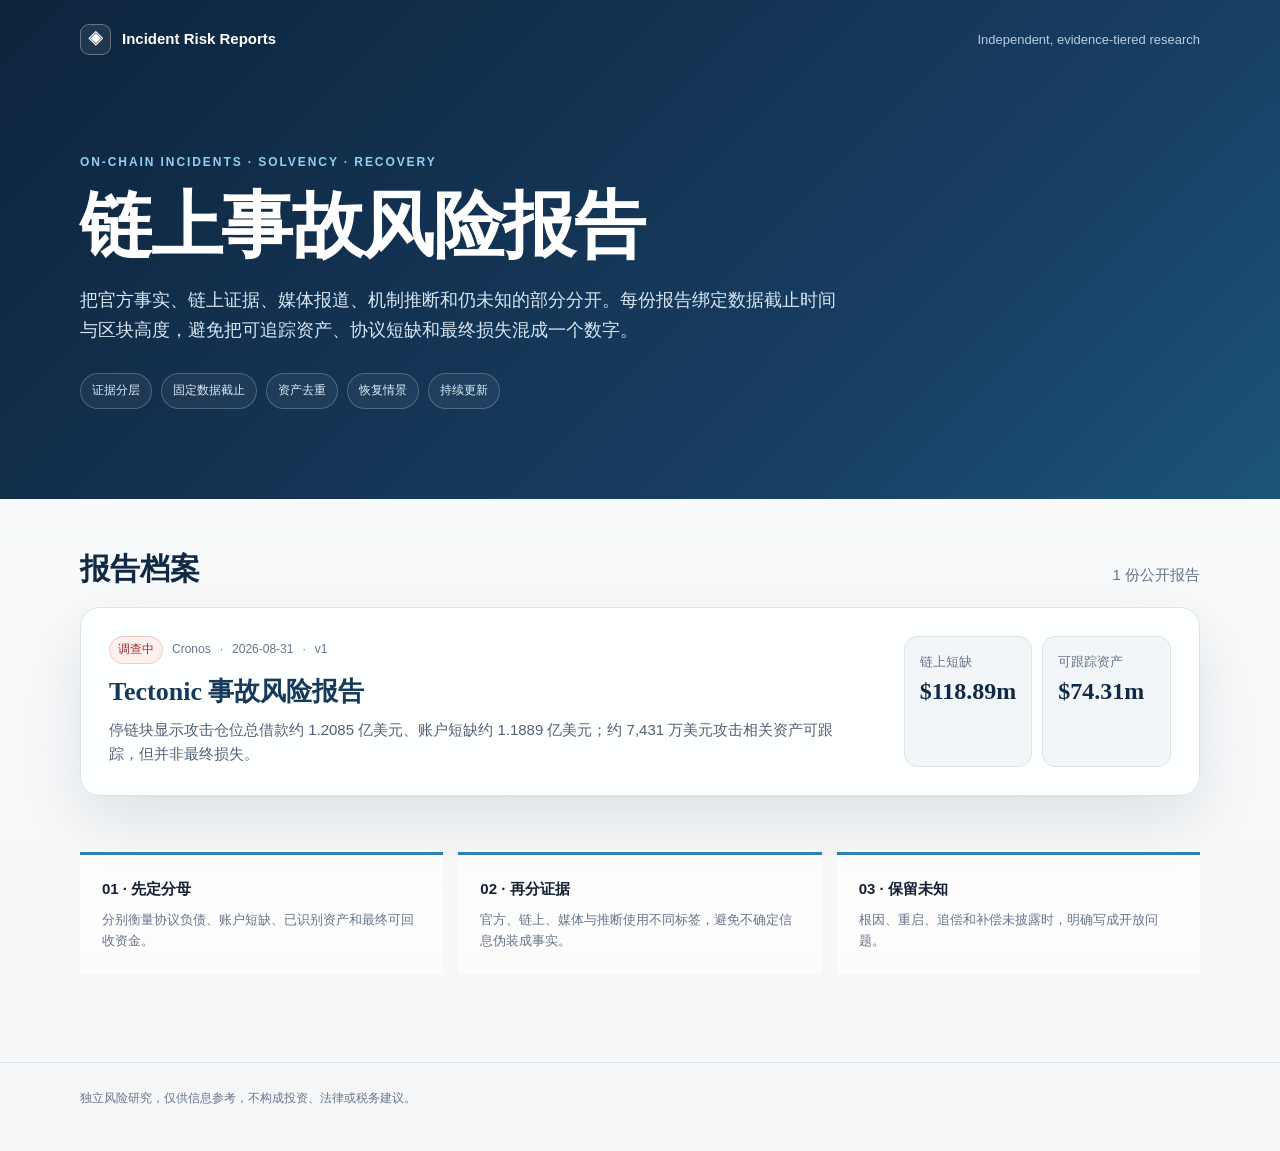
==== index.html @ 5de9da60 "Launch incident risk report archive" ====
<!doctype html>
<html lang="zh-CN">
<head>
  <meta charset="utf-8">
  <meta name="viewport" content="width=device-width, initial-scale=1">
  <meta name="color-scheme" content="light">
  <title>链上事故风险报告</title>
  <meta name="description" content="面向 DeFi、稳定币与链上协议事故的证据分层风险报告。">
  <meta property="og:type" content="website">
  <meta property="og:title" content="链上事故风险报告">
  <meta property="og:description" content="官方事实、链上证据、机制推断和未知项分开呈现。">
  <meta property="og:url" content="https://sharpcx.github.io/incident-risk-reports/">
  <meta property="og:image" content="https://sharpcx.github.io/incident-risk-reports/assets/site-cover.png">
  <meta name="twitter:card" content="summary_large_image">
  <link rel="canonical" href="https://sharpcx.github.io/incident-risk-reports/">
  <link rel="stylesheet" href="assets/site.css">
</head>
<body>
  <header class="hero">
    <nav class="wrap site-nav">
      <a class="brand" href="./"><span class="mark">◈</span><span>Incident Risk Reports</span></a>
      <span class="nav-note">Independent, evidence-tiered research</span>
    </nav>
    <div class="wrap hero-inner">
      <div class="eyebrow">On-chain incidents · solvency · recovery</div>
      <h1>链上事故风险报告</h1>
      <p class="hero-copy">把官方事实、链上证据、媒体报道、机制推断和仍未知的部分分开。每份报告绑定数据截止时间与区块高度，避免把可追踪资产、协议短缺和最终损失混成一个数字。</p>
      <div class="principles"><span>证据分层</span><span>固定数据截止</span><span>资产去重</span><span>恢复情景</span><span>持续更新</span></div>
    </div>
  </header>

  <main class="wrap">
    <div class="section-head">
      <h2>报告档案</h2>
      <p id="report-count">正在载入报告…</p>
    </div>
    <div class="report-list" id="report-list" aria-live="polite"></div>
    <noscript><p class="empty">请启用 JavaScript 查看报告索引，或直接打开 <a href="reports/tectonic-2026-08-30/">Tectonic 事故风险报告</a>。</p></noscript>

    <section class="method" aria-label="研究方法">
      <article><h3>01 · 先定分母</h3><p>分别衡量协议负债、账户短缺、已识别资产和最终可回收资金。</p></article>
      <article><h3>02 · 再分证据</h3><p>官方、链上、媒体与推断使用不同标签，避免不确定信息伪装成事实。</p></article>
      <article><h3>03 · 保留未知</h3><p>根因、重启、追偿和补偿未披露时，明确写成开放问题。</p></article>
    </section>
  </main>

  <footer><div class="wrap">独立风险研究，仅供信息参考，不构成投资、法律或税务建议。</div></footer>

  <script>
    const list = document.querySelector('#report-list');
    const count = document.querySelector('#report-count');

    fetch('reports.json')
      .then(response => {
        if (!response.ok) throw new Error('报告清单读取失败');
        return response.json();
      })
      .then(reports => {
        reports.sort((a, b) => b.date.localeCompare(a.date));
        count.textContent = `${reports.length} 份公开报告`;
        list.innerHTML = reports.map(report => `
          <a class="report-card" href="${report.url}">
            <div>
              <div class="report-meta">
                <span class="pill ${report.severity}">${report.status}</span>
                <span>${report.chain}</span><span>·</span><span>${report.date}</span><span>·</span><span>${report.version}</span>
              </div>
              <h3>${report.title}</h3>
              <p class="summary">${report.summary}</p>
            </div>
            <div class="metrics">
              ${report.metrics.map(metric => `<div class="metric"><small>${metric.label}</small><b>${metric.value}</b></div>`).join('')}
            </div>
          </a>`).join('');
      })
      .catch(error => {
        count.textContent = '报告索引暂不可用';
        list.innerHTML = `<p class="empty">${error.message}。<a href="reports/tectonic-2026-08-30/">直接打开最新报告</a></p>`;
      });
  </script>
</body>
</html>
---- assets/site.css ----
:root {
  --ink: #152235;
  --muted: #66758a;
  --line: #dce3ea;
  --paper: #ffffff;
  --wash: #f3f6f8;
  --navy: #102a46;
  --blue: #1671a8;
  --red: #b93d3d;
  --amber: #9a6105;
  --shadow: 0 22px 65px rgba(14, 34, 55, 0.1);
}

* { box-sizing: border-box; }
html { scroll-behavior: smooth; }
body {
  margin: 0;
  overflow-x: hidden;
  color: var(--ink);
  background:
    radial-gradient(circle at 90% 0, rgba(50, 137, 187, 0.12), transparent 26rem),
    linear-gradient(180deg, #eef3f6 0, #f8fafb 34rem, #f4f6f8 100%);
  font: 15px/1.65 -apple-system, BlinkMacSystemFont, "Segoe UI", "PingFang SC", "Noto Sans CJK SC", sans-serif;
}

a { color: inherit; }
.wrap { width: min(1120px, calc(100% - 40px)); margin: auto; }
.site-nav { display: flex; align-items: center; justify-content: space-between; padding: 24px 0; }
.brand { display: flex; align-items: center; gap: 11px; text-decoration: none; font-weight: 760; }
.mark { width: 31px; height: 31px; border: 1px solid rgba(255,255,255,.3); border-radius: 9px; display: grid; place-items: center; background: rgba(255,255,255,.08); }
.nav-note { color: #b8cce0; font-size: 13px; }

.hero { color: #fff; background: linear-gradient(135deg, #0d243c 0%, #183e63 70%, #1c5479 100%); }
.hero-inner { padding: 74px 0 90px; }
.eyebrow { color: #8fd0f3; font-size: 12px; font-weight: 780; letter-spacing: .16em; text-transform: uppercase; }
h1 { margin: 15px 0 22px; max-width: 880px; font: 700 clamp(40px, 6vw, 72px)/1.06 Georgia, "Songti SC", serif; letter-spacing: -.02em; }
.hero-copy { max-width: 770px; color: #d7e6f2; font-size: 18px; }
.principles { display: flex; gap: 9px; flex-wrap: wrap; margin-top: 28px; }
.principles span { padding: 7px 11px; border: 1px solid rgba(255,255,255,.22); border-radius: 999px; color: #dcebf6; font-size: 12px; background: rgba(255,255,255,.05); }

main { padding: 52px 0 88px; }
.section-head { display: flex; align-items: end; justify-content: space-between; gap: 24px; margin-bottom: 20px; }
.section-head h2 { margin: 0; color: var(--navy); font: 700 30px/1.2 Georgia, "Songti SC", serif; }
.section-head p { margin: 0; color: var(--muted); }
.report-list { display: grid; gap: 18px; }
.report-card { display: grid; grid-template-columns: minmax(0, 1fr) auto; gap: 26px; overflow: hidden; padding: 28px; border: 1px solid var(--line); border-radius: 20px; background: rgba(255,255,255,.94); box-shadow: var(--shadow); text-decoration: none; transition: transform .18s ease, border-color .18s ease; }
.report-card:hover { transform: translateY(-3px); border-color: #a8c5d8; }
.report-meta { display: flex; gap: 9px; align-items: center; flex-wrap: wrap; color: var(--muted); font-size: 12px; }
.pill { padding: 3px 8px; border-radius: 999px; background: #eef3f7; border: 1px solid var(--line); }
.pill.critical { color: #9f3030; background: #fff0f0; border-color: #efcccc; }
.report-card h3 { margin: 12px 0 9px; color: #163a5a; font: 700 26px/1.25 Georgia, "Songti SC", serif; }
.summary { max-width: 750px; margin: 0; color: #506176; }
.metrics { display: grid; grid-template-columns: repeat(2, minmax(112px, 1fr)); gap: 10px; align-self: stretch; }
.metric { min-width: 125px; padding: 15px; border: 1px solid var(--line); border-radius: 13px; background: var(--wash); }
.metric small { display: block; color: var(--muted); margin-bottom: 6px; }
.metric b { color: var(--navy); font: 700 24px/1 Georgia, serif; }
.empty { padding: 32px; color: var(--muted); border: 1px dashed #bac6d1; border-radius: 16px; text-align: center; }
.method { display: grid; grid-template-columns: repeat(3, 1fr); gap: 15px; margin-top: 56px; }
.method article { padding: 22px; border-top: 3px solid #2e82b2; background: rgba(255,255,255,.7); }
.method h3 { margin: 0 0 7px; font-size: 15px; }
.method p { margin: 0; color: var(--muted); font-size: 13px; }
footer { padding: 26px 0 42px; border-top: 1px solid var(--line); color: var(--muted); font-size: 12px; }

@media (max-width: 760px) {
  .nav-note { display: none; }
  .hero-inner { padding: 48px 0 62px; }
  .report-card { grid-template-columns: 1fr; padding: 22px; }
  .metrics { order: -1; }
  .method { grid-template-columns: 1fr; }
  .section-head { display: block; }
  .section-head p { margin-top: 6px; }
}

@media (max-width: 480px) {
  .wrap { width: min(100% - 28px, 1120px); }
  h1 { font-size: 39px; }
  .hero-copy { font-size: 16px; }
  .report-card { padding: 18px; }
  .metrics { grid-template-columns: 1fr; }
}
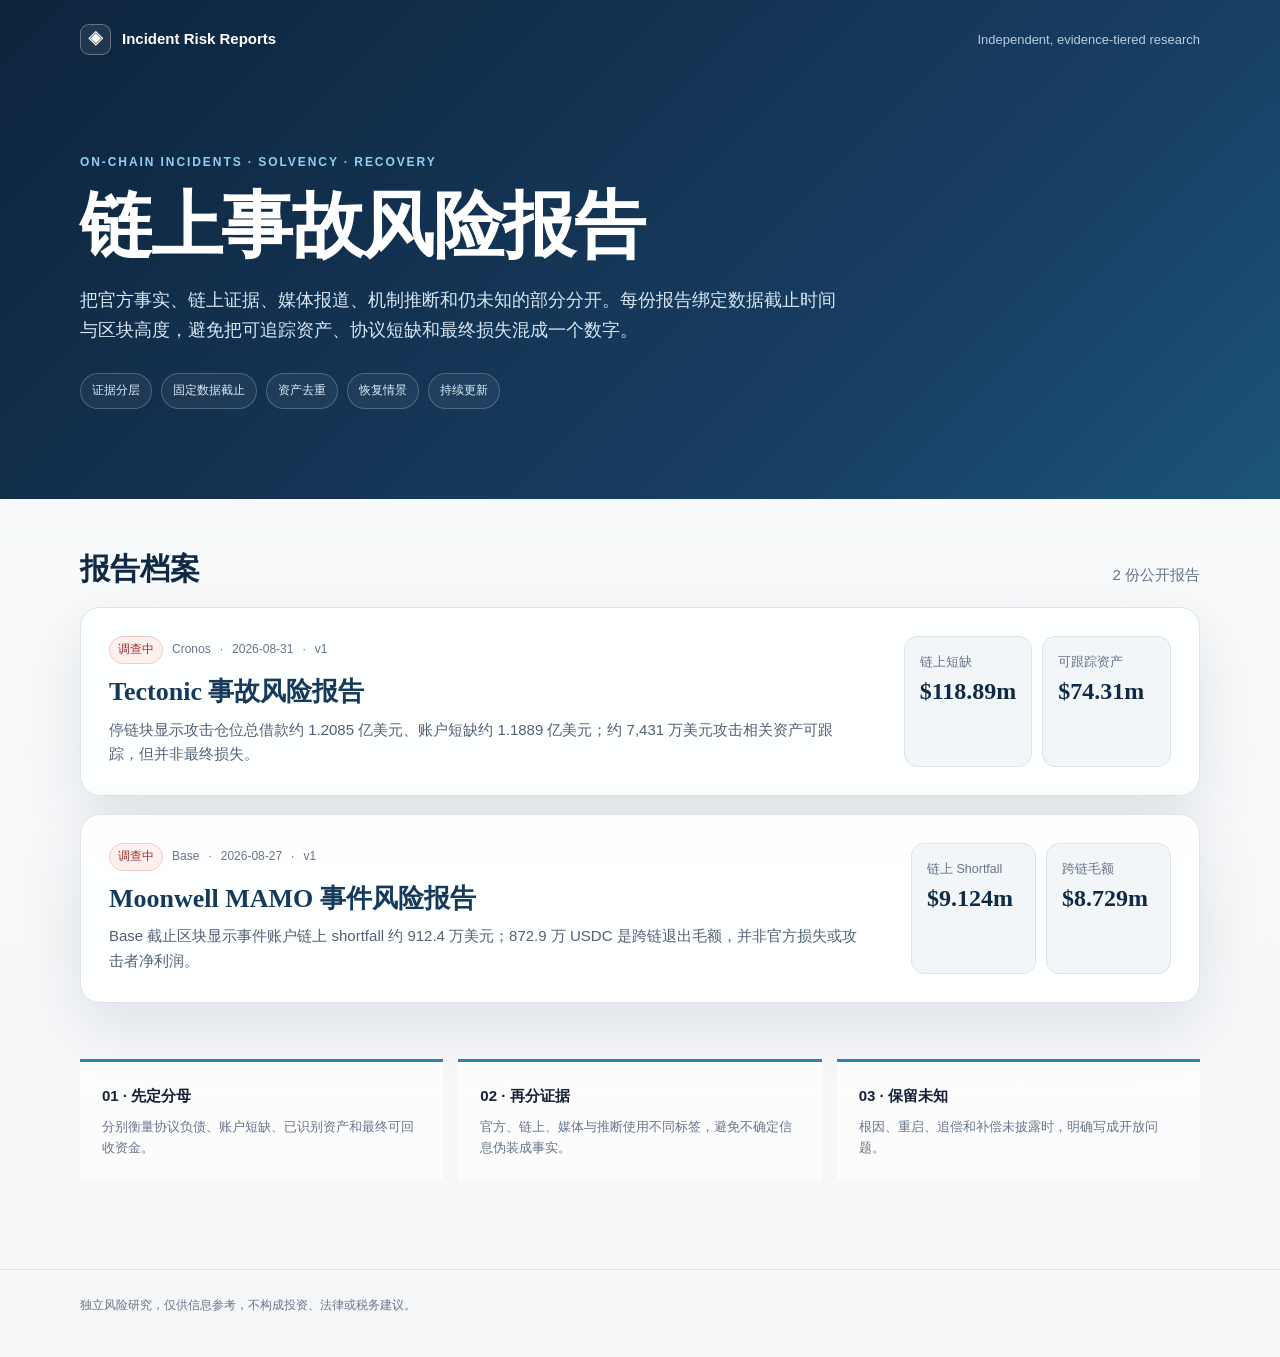
==== commit 6a77eb76: "Prevent stale report index caching" ====
--- a/index.html
+++ b/index.html
@@ -13,6 +13,7 @@
   <meta property="og:image" content="https://sharpcx.github.io/incident-risk-reports/assets/site-cover.png">
   <meta name="twitter:card" content="summary_large_image">
   <link rel="canonical" href="https://sharpcx.github.io/incident-risk-reports/">
+  <link rel="icon" href="assets/site-icon.svg" type="image/svg+xml">
   <link rel="stylesheet" href="assets/site.css">
 </head>
 <body>
@@ -50,7 +51,9 @@
     const list = document.querySelector('#report-list');
     const count = document.querySelector('#report-count');
 
-    fetch('reports.json')
+    // GitHub Pages caches static JSON for up to ten minutes. A unique query
+    // keeps newly published reports visible without requiring a hard refresh.
+    fetch(`reports.json?v=${Date.now()}`, { cache: 'no-store' })
       .then(response => {
         if (!response.ok) throw new Error('报告清单读取失败');
         return response.json();
@@ -80,4 +83,3 @@
   </script>
 </body>
 </html>
-
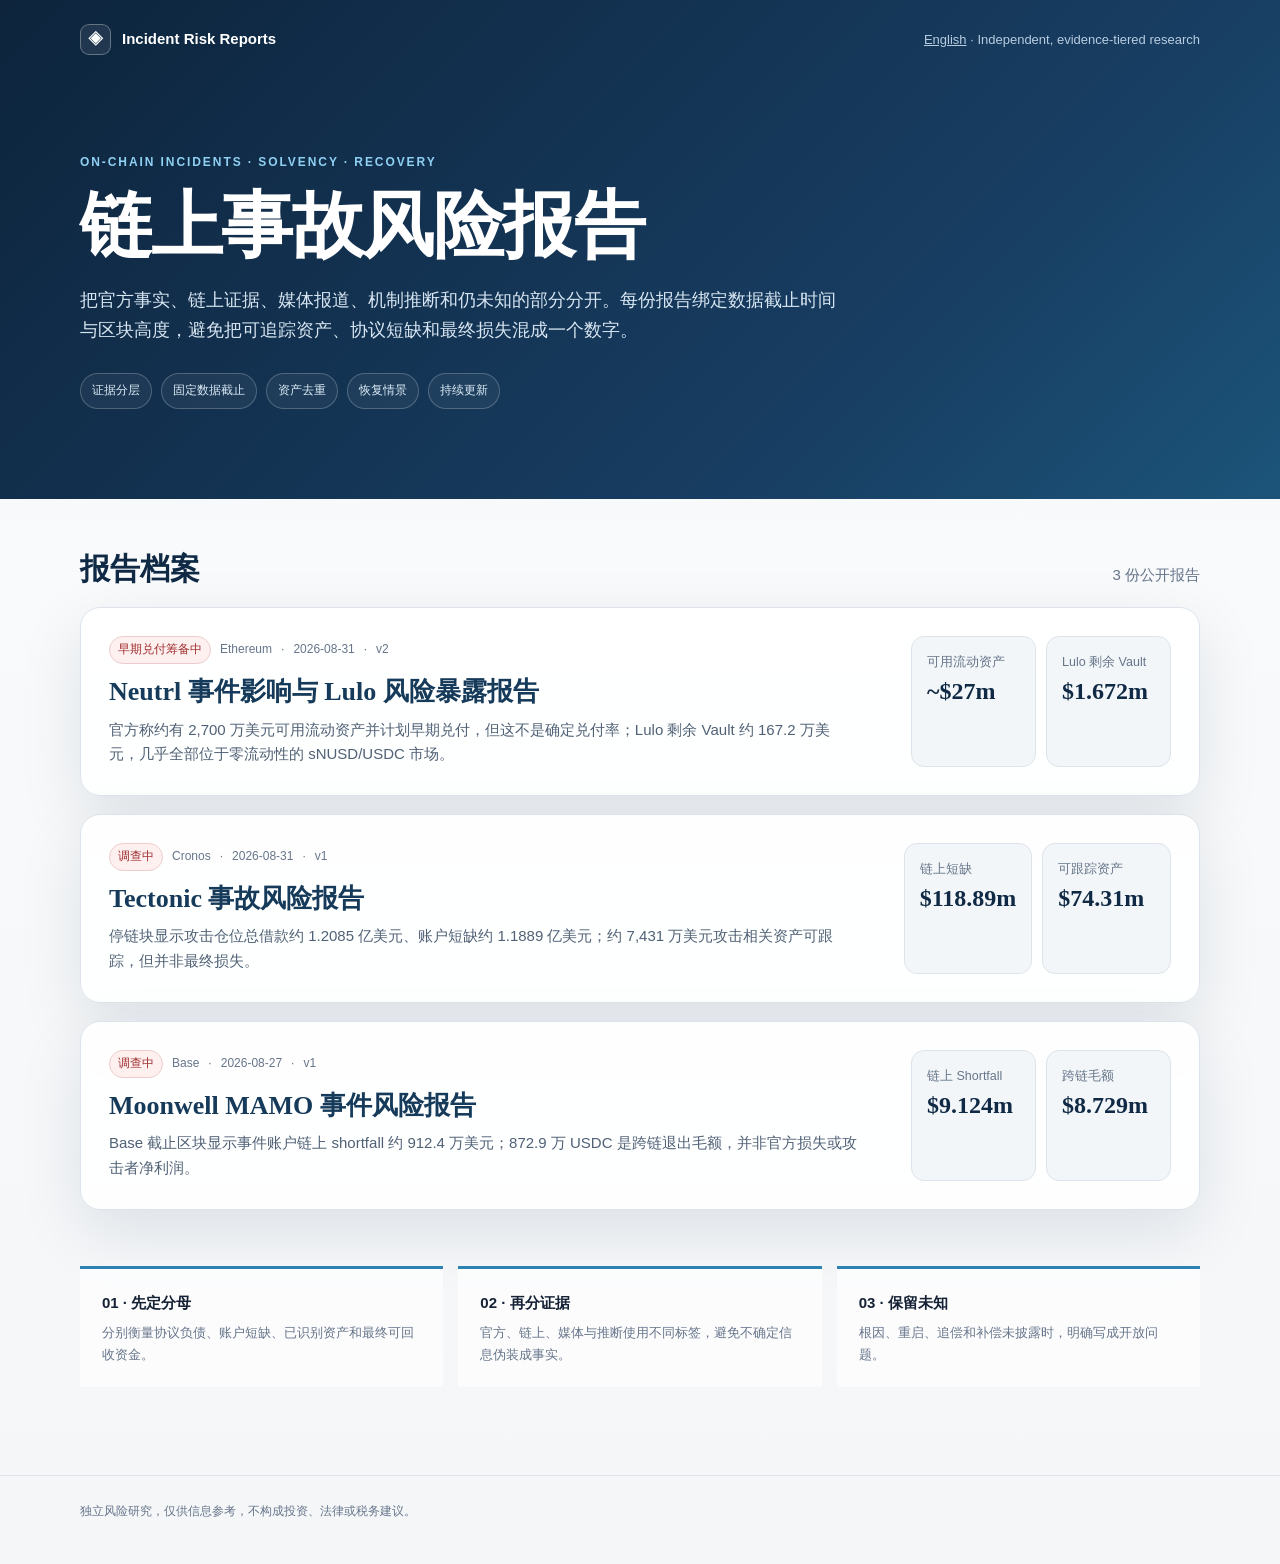
==== commit 27485bcf: "Add English report and bilingual navigation" ====
--- a/index.html
+++ b/index.html
@@ -13,6 +13,9 @@
   <meta property="og:image" content="https://sharpcx.github.io/incident-risk-reports/assets/site-cover.png">
   <meta name="twitter:card" content="summary_large_image">
   <link rel="canonical" href="https://sharpcx.github.io/incident-risk-reports/">
+  <link rel="alternate" hreflang="zh-CN" href="https://sharpcx.github.io/incident-risk-reports/">
+  <link rel="alternate" hreflang="en" href="https://sharpcx.github.io/incident-risk-reports/en/">
+  <link rel="alternate" hreflang="x-default" href="https://sharpcx.github.io/incident-risk-reports/">
   <link rel="icon" href="assets/site-icon.svg" type="image/svg+xml">
   <link rel="stylesheet" href="assets/site.css">
 </head>
@@ -20,7 +23,7 @@
   <header class="hero">
     <nav class="wrap site-nav">
       <a class="brand" href="./"><span class="mark">◈</span><span>Incident Risk Reports</span></a>
-      <span class="nav-note">Independent, evidence-tiered research</span>
+      <span class="nav-note"><a href="en/" style="color:inherit">English</a> · Independent, evidence-tiered research</span>
     </nav>
     <div class="wrap hero-inner">
       <div class="eyebrow">On-chain incidents · solvency · recovery</div>
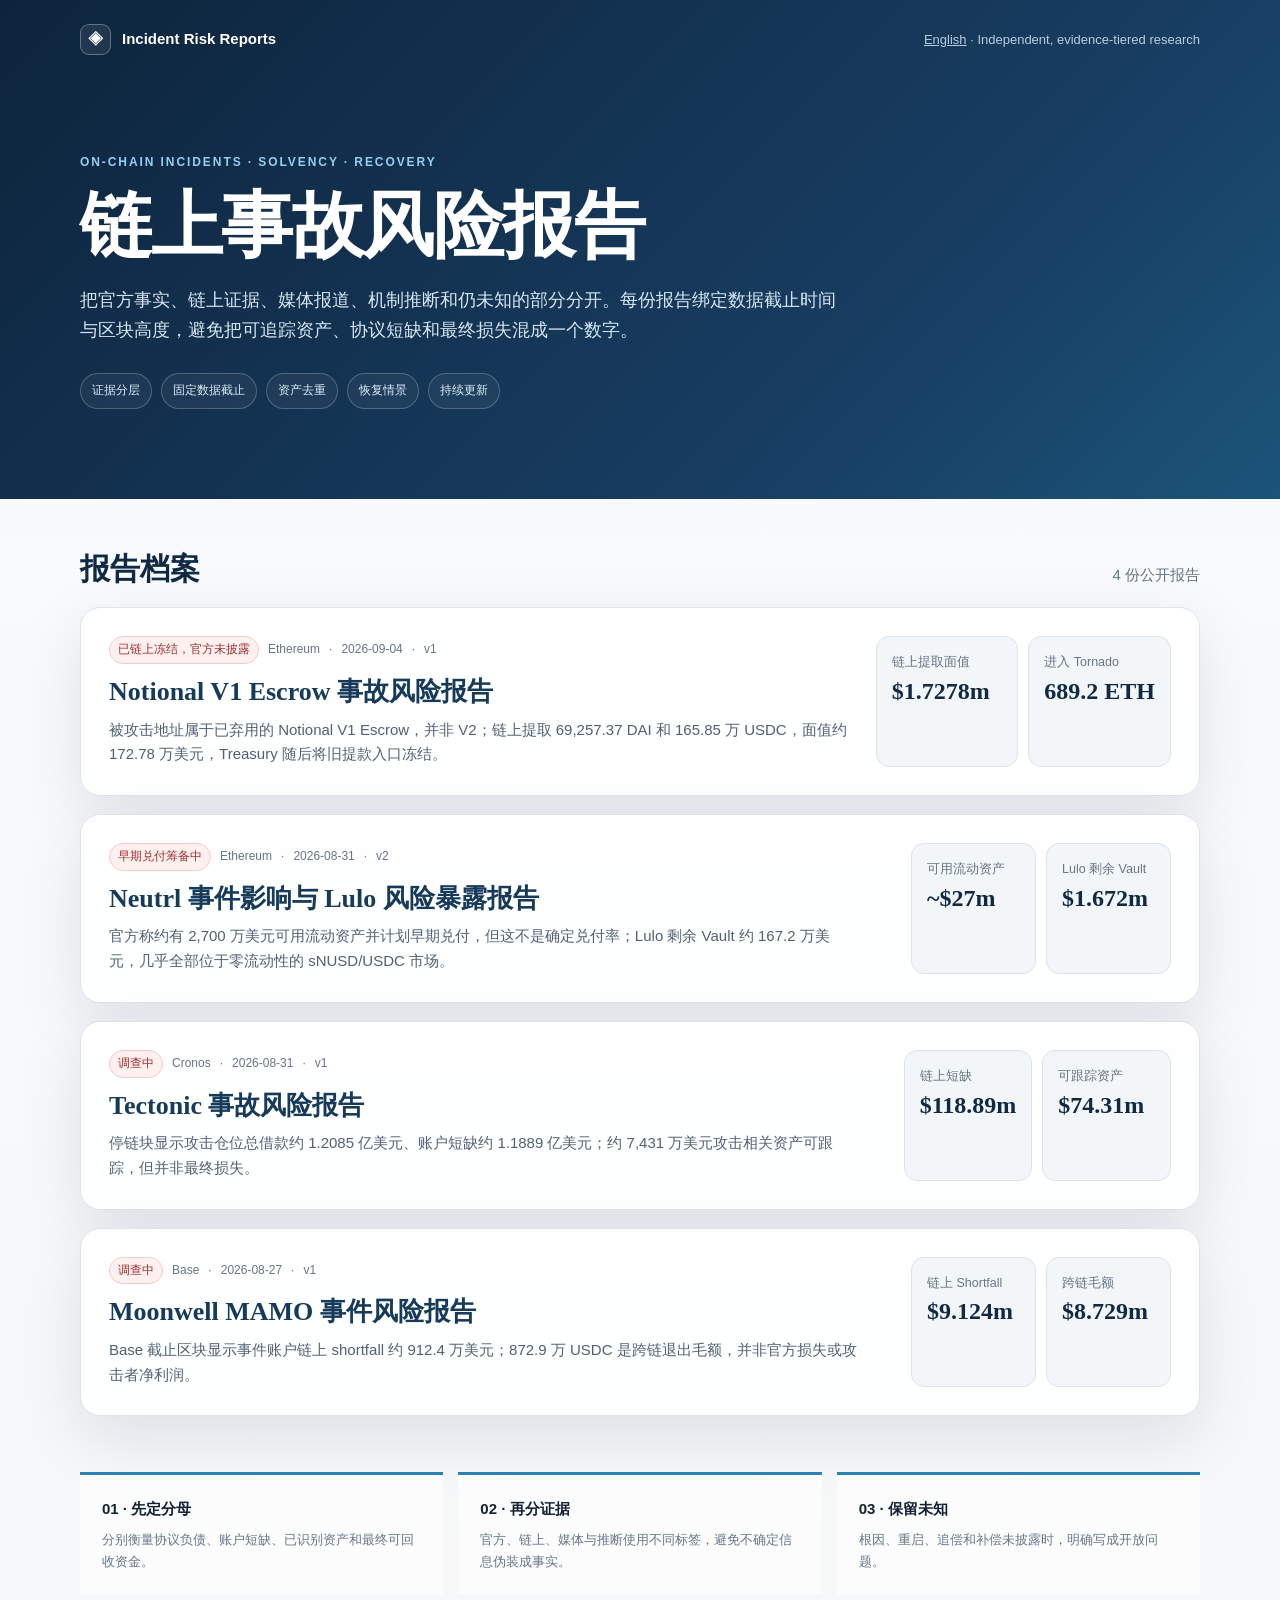
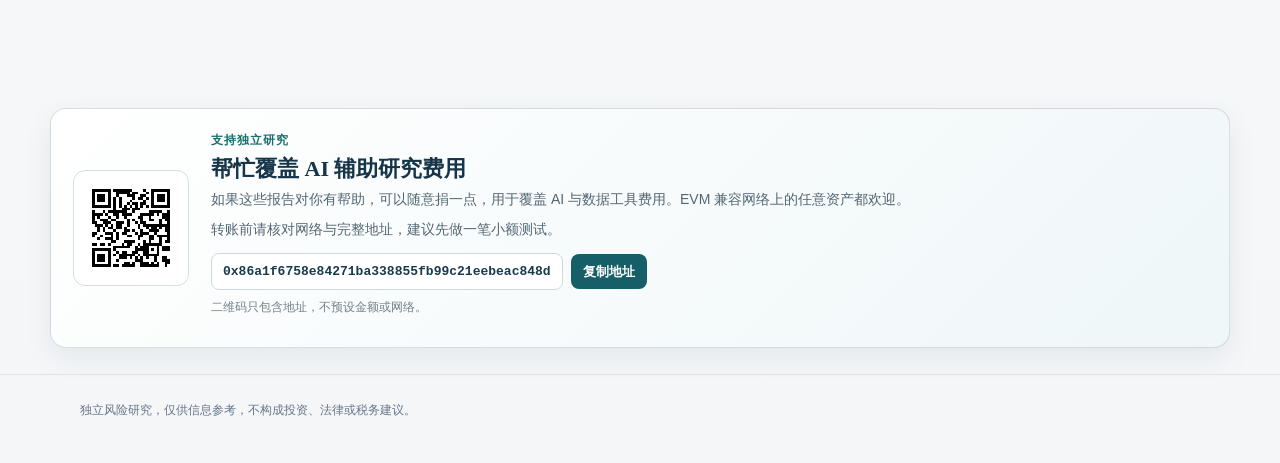
==== commit 18642f3b: "Add donation address and QR code" ====
--- a/index.html
+++ b/index.html
@@ -50,6 +50,7 @@
 
   <footer><div class="wrap">独立风险研究，仅供信息参考，不构成投资、法律或税务建议。</div></footer>
 
+  <script src="assets/donation.js"></script>
   <script>
     const list = document.querySelector('#report-list');
     const count = document.querySelector('#report-count');
